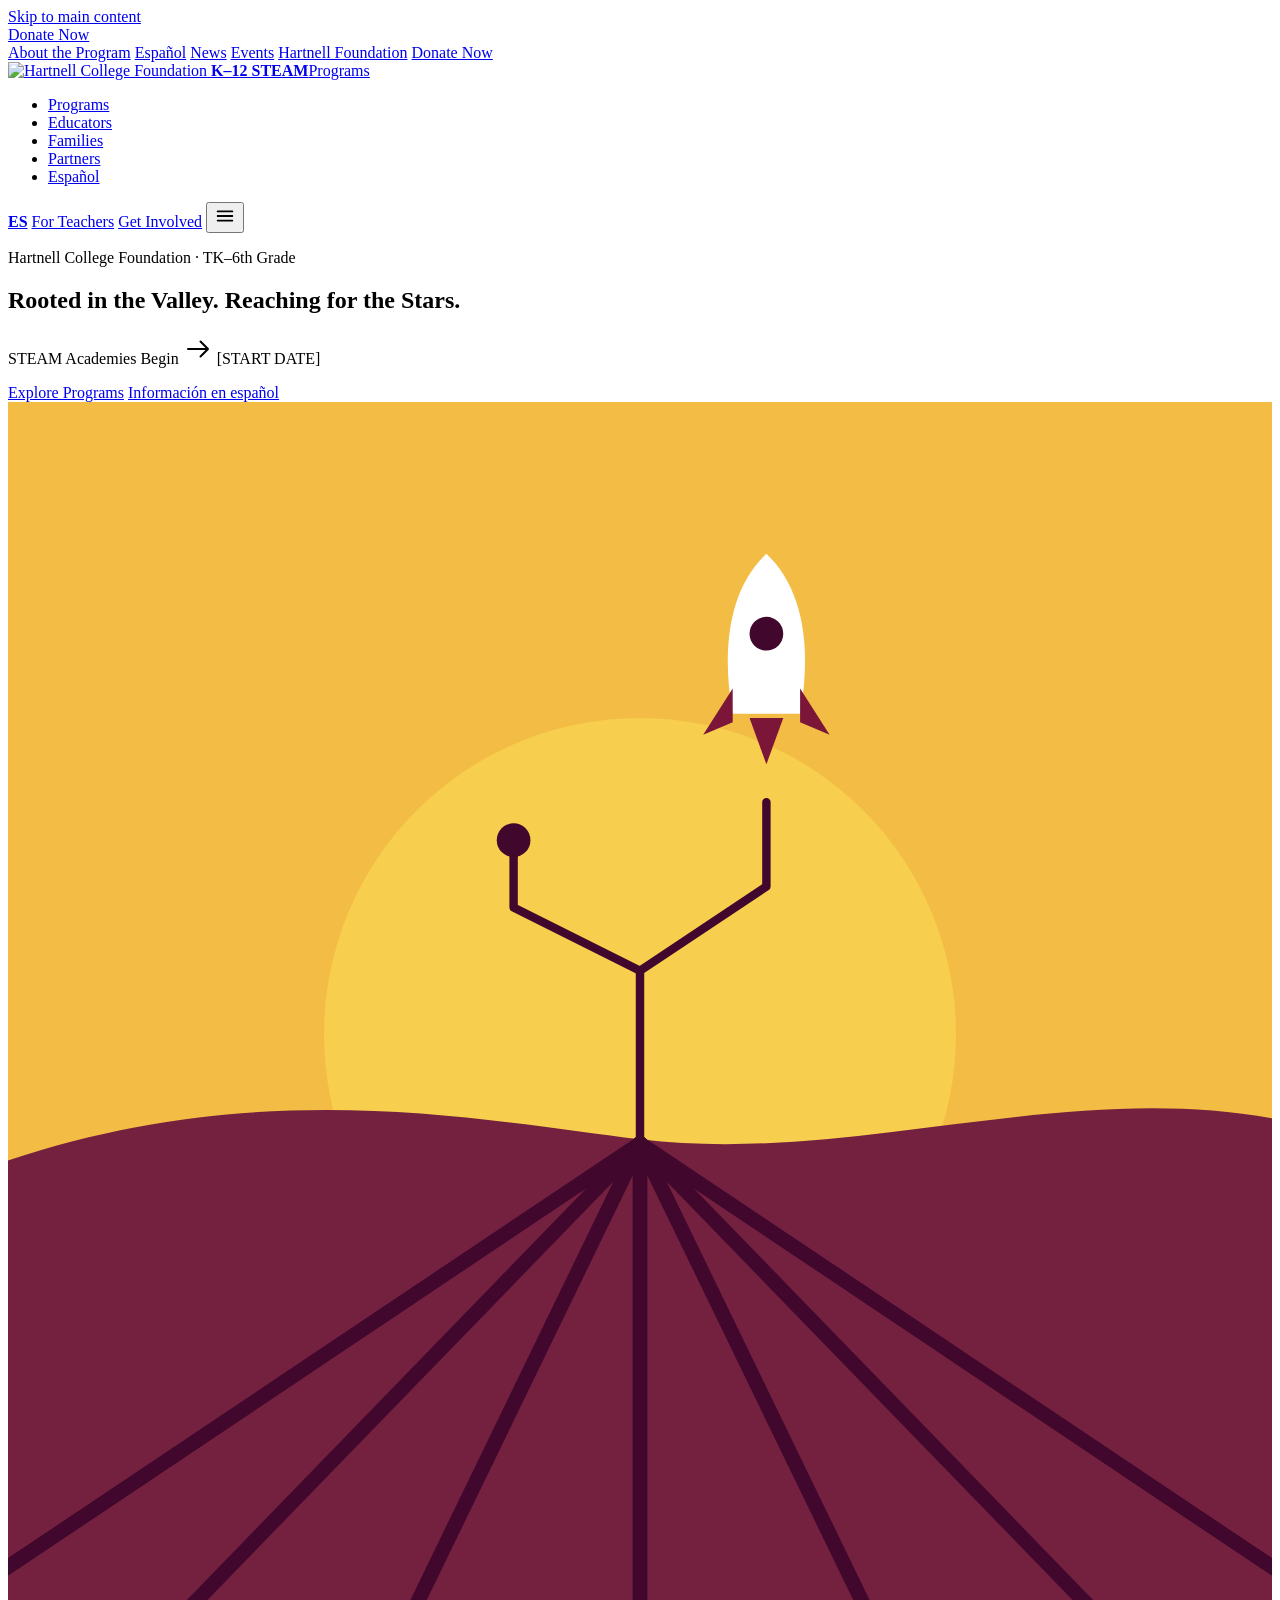
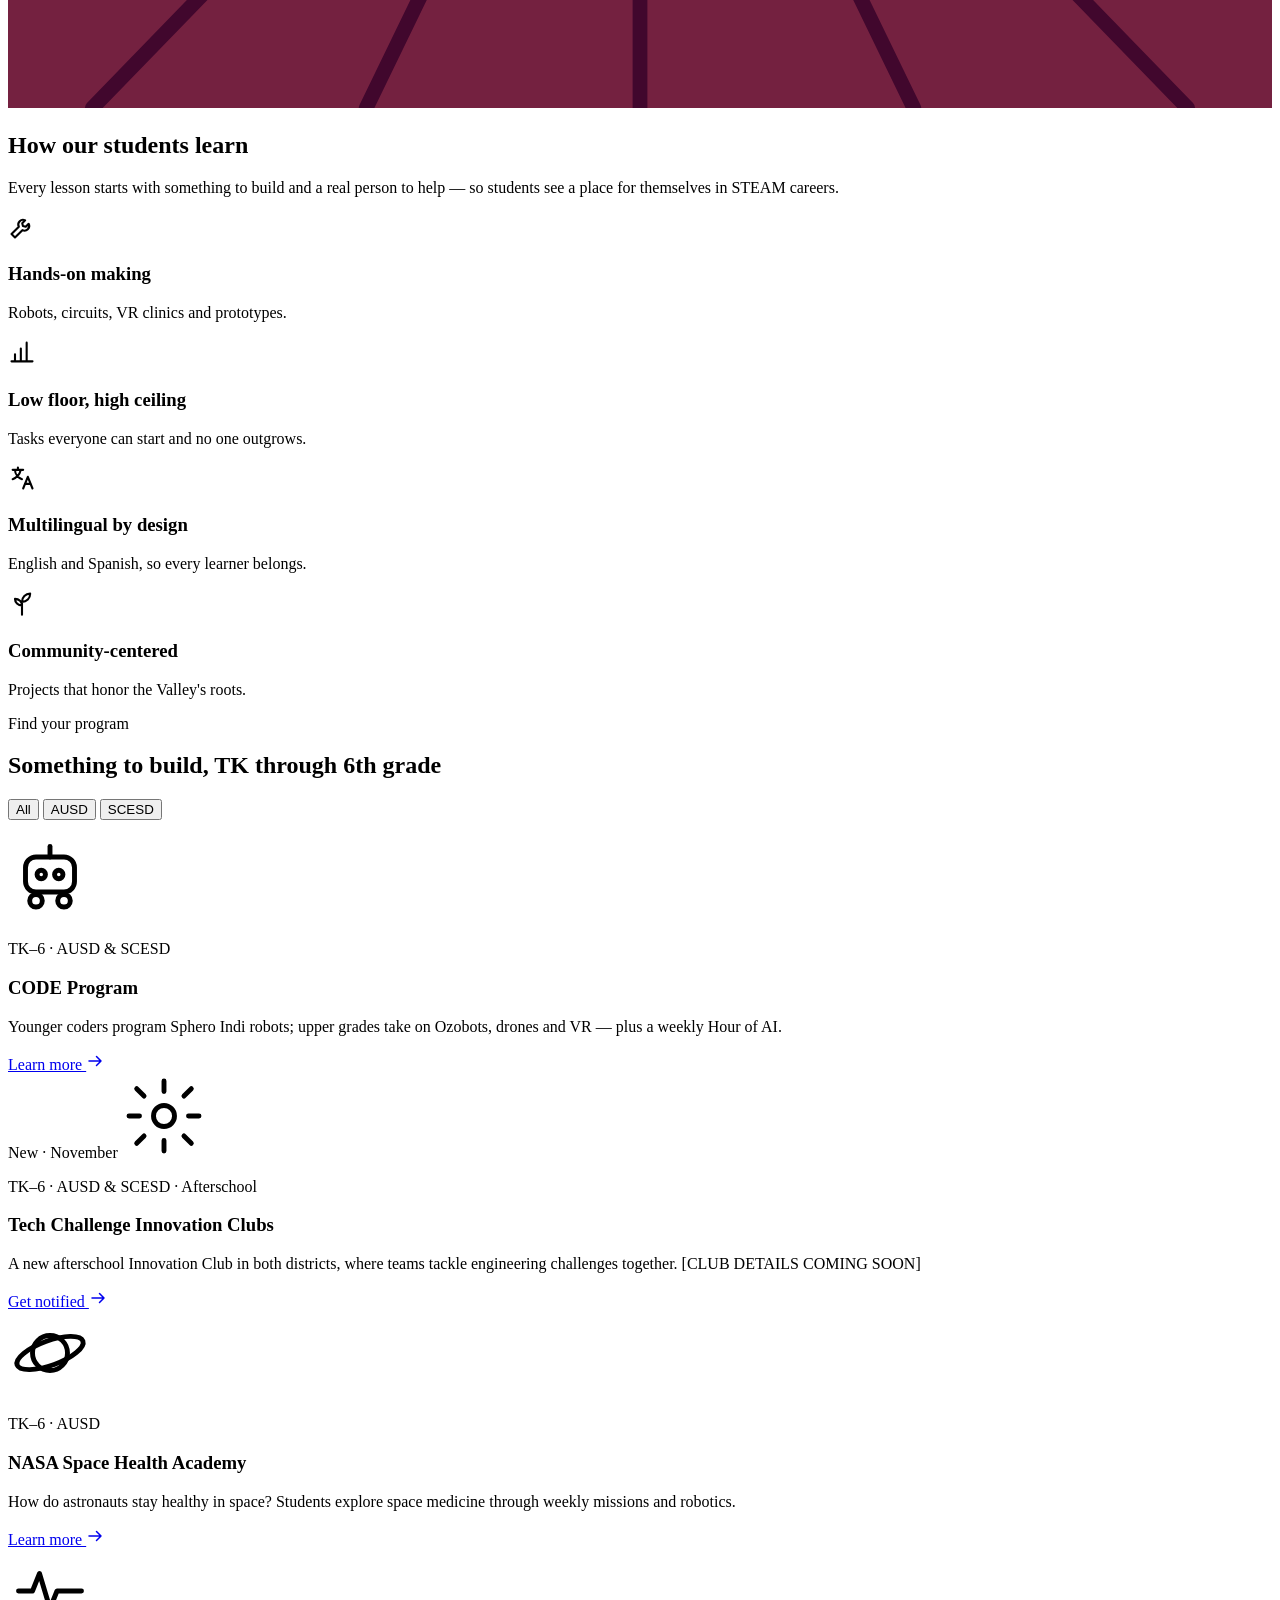
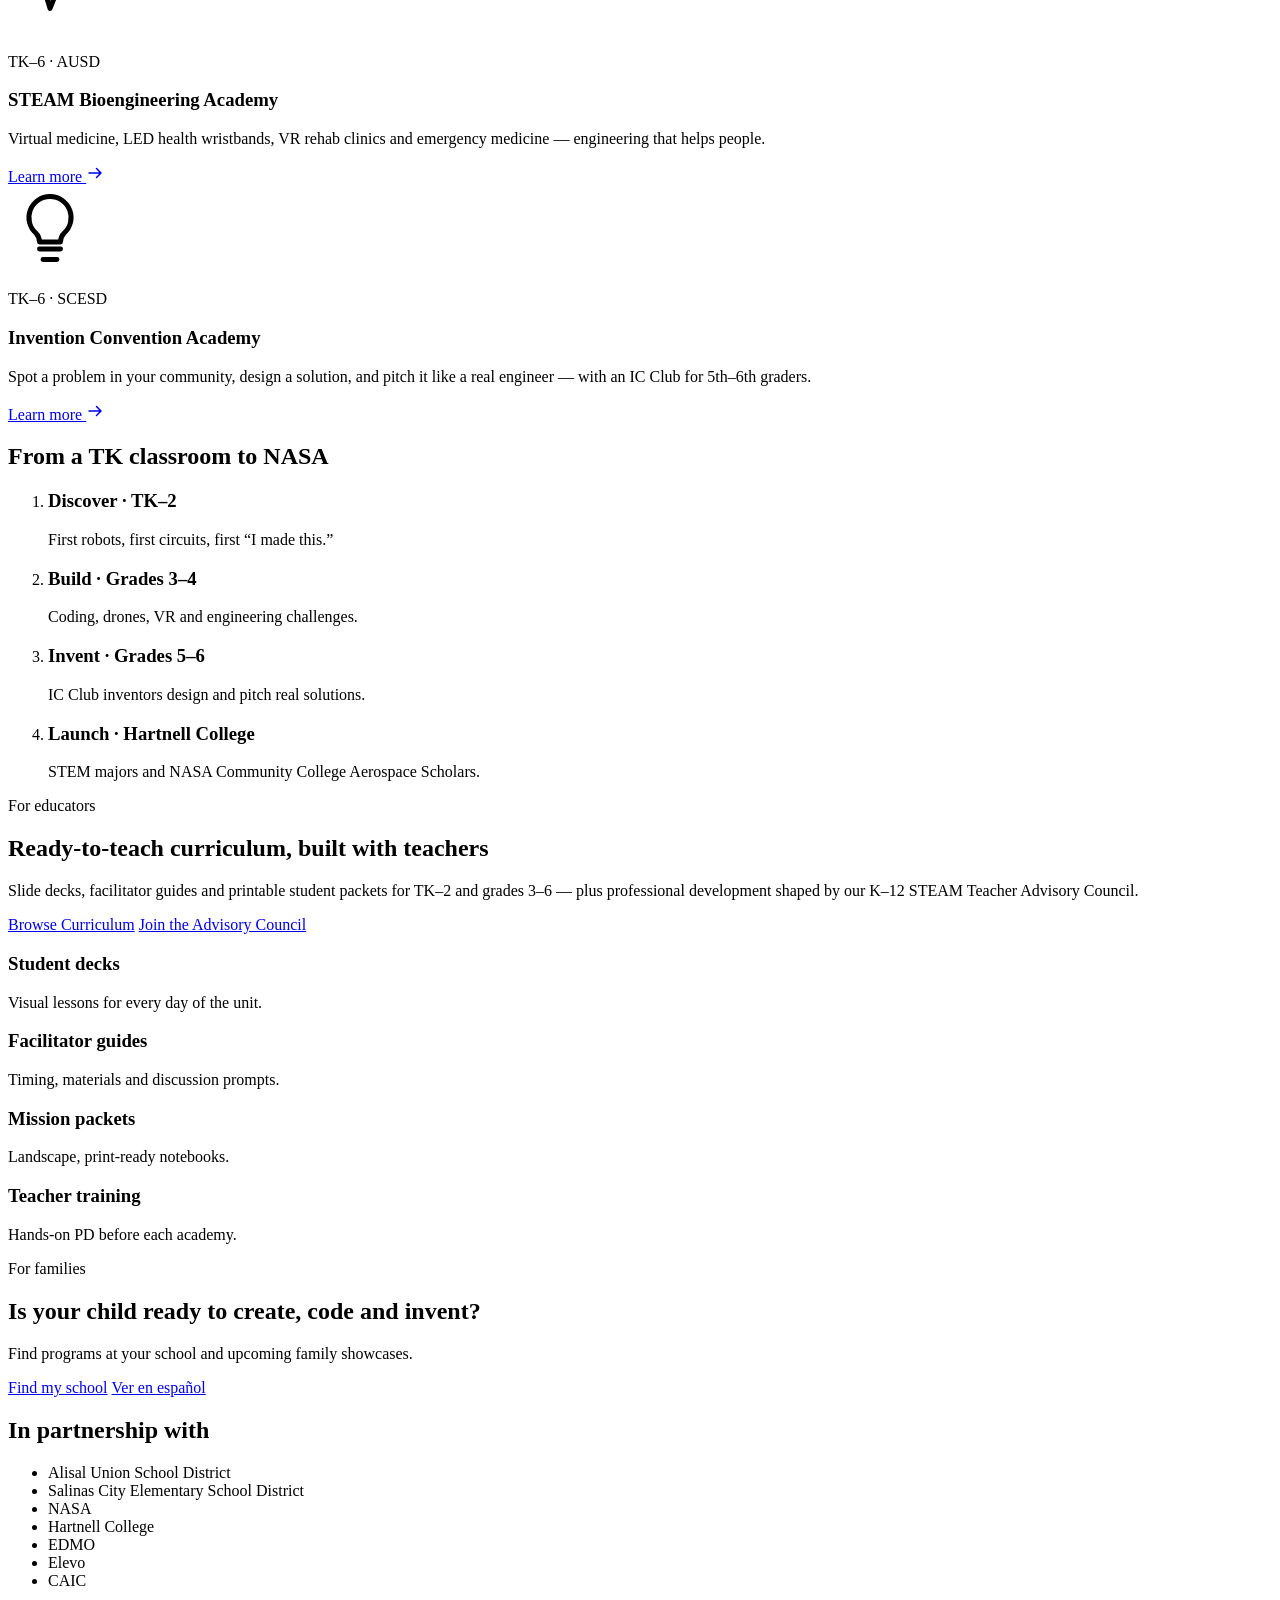
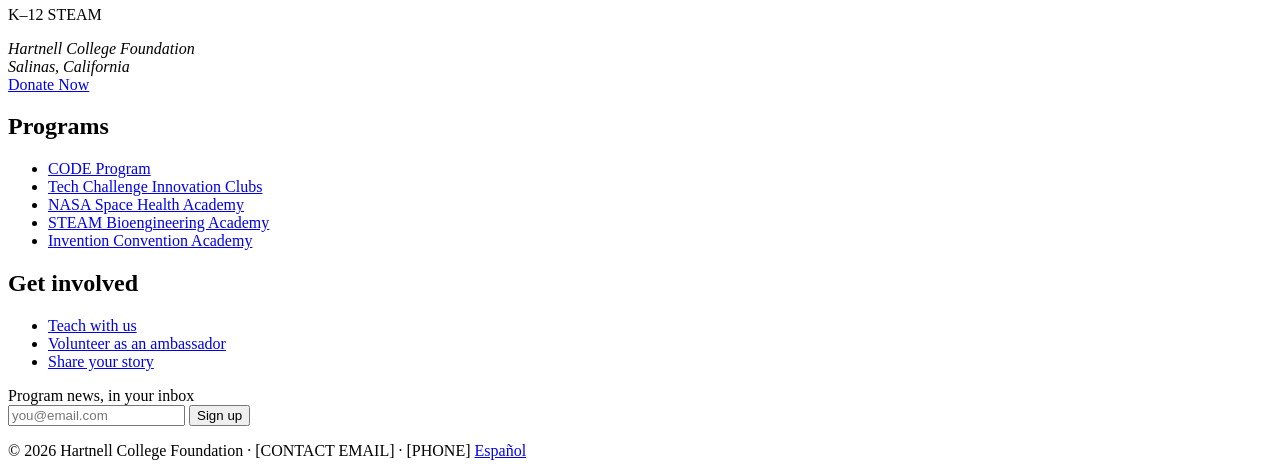
==== index.html @ 6ce4bb46 "Add files via upload Adding the corresponding files for the first mock up" ====
<!doctype html>
<html lang="en">
<head>
  <meta charset="utf-8">
  <meta name="viewport" content="width=device-width, initial-scale=1">
  <title>K–12 STEAM Programs | Hartnell College Foundation</title>
  <meta name="description" content="Hands-on STEAM programs for TK–6th grade students in Alisal Union and Salinas City Elementary school districts.">
  <link rel="alternate" hreflang="en" href="index.html">
  <link rel="alternate" hreflang="es" href="es/index.html">
  <link rel="icon" href="images/hcf-logo.png">
  <link rel="preconnect" href="https://fonts.googleapis.com">
  <link rel="preconnect" href="https://fonts.gstatic.com" crossorigin>
  <link rel="stylesheet" href="https://fonts.googleapis.com/css2?family=Figtree:wght@400;500;700;800;900&display=swap">
  <link rel="stylesheet" href="css/styles.css">
  <script src="js/main.js" defer></script>
</head>
<body>
  <a class="skip-link" href="#main">Skip to main content</a>

  <div class="donate-strip"><a href="#give">Donate Now</a></div>

  <div class="utility">
    <div class="container">
      <a href="#about">About the Program</a>
      <span class="divider" aria-hidden="true"></span>
      <a href="es/index.html" lang="es" hreflang="es">Español</a>
      <a href="#news">News</a>
      <a href="#events">Events</a>
      <a href="https://hartnellfoundation.org">Hartnell Foundation</a>
      <a class="pill" href="#give">Donate Now</a>
    </div>
  </div>

  <header class="site-header">
    <div class="container">
      <a class="brand" href="index.html">
        <img src="images/hcf-logo.png" alt="Hartnell College Foundation" width="200" height="157">
        <span class="rule" aria-hidden="true"></span>
        <span class="brand-name"><strong>K–12 STEAM</strong><span>Programs</span></span>
      </a>
      <nav id="main-nav" class="main-nav" aria-label="Main">
        <ul>
          <li><a href="#programs">Programs</a></li>
          <li><a href="#educators">Educators</a></li>
          <li><a href="#families">Families</a></li>
          <li><a href="#partners">Partners</a></li>
          <li class="nav-lang-mobile"><a href="es/index.html" lang="es">Español</a></li>
        </ul>
      </nav>
      <div class="header-actions">
        <a class="icon-btn" href="es/index.html" lang="es" aria-label="Español" style="font-weight:800">ES</a>
        <a class="btn btn--plum" href="#educators">For Teachers</a>
        <a class="btn btn--maroon" href="#give">Get Involved</a>
        <button class="icon-btn menu-toggle" type="button" aria-expanded="false" aria-controls="main-nav" aria-label="Open menu">
          <svg width="22" height="22" viewBox="0 0 24 24" fill="none" stroke="currentColor" stroke-width="2" stroke-linecap="round" aria-hidden="true"><path d="M4 7h16M4 12h16M4 17h16"/></svg>
        </button>
      </div>
    </div>
  </header>

  <main id="main">
    <section class="hero" aria-labelledby="hero-title">
      <div class="container">
        <div class="hero-copy">
          <p class="hero-kicker">Hartnell College Foundation · TK–6th Grade</p>
          <h1 id="hero-title">Rooted in the Valley. Reaching for the Stars.</h1>
          <p class="hero-date">STEAM Academies Begin
            <svg width="30" height="30" viewBox="0 0 24 24" fill="none" stroke="currentColor" stroke-width="1.6" stroke-linecap="round" stroke-linejoin="round" aria-hidden="true"><path d="M4 12h16M14 6l6 6-6 6"/></svg>
            [START DATE]</p>
          <div class="hero-actions">
            <a class="btn btn--outline-white" href="#programs">Explore Programs</a>
            <a class="btn btn--outline-gold" href="es/index.html" lang="es">Información en español</a>
          </div>
        </div>
        <div class="hero-art">
          <div class="hero-card">
            <!-- To use a student photo instead, replace this <svg> with:
                 <img src="images/hero-student.jpg" alt="Describe the photo here"> -->
            <svg viewBox="0 0 600 620" preserveAspectRatio="xMidYMax slice" role="img" aria-label="Illustration: Salinas Valley crop rows running to the horizon and turning into circuit paths that lead to a rocket">
              <rect width="600" height="620" fill="#F3BC44"/>
              <circle cx="300" cy="300" r="150" fill="#F7CE4D"/>
              <path d="M0 360 C120 320 220 340 300 350 C400 362 500 322 600 340 L600 620 L0 620 Z" fill="#742140"/>
              <g stroke="#41072D" stroke-width="7" stroke-linecap="round" fill="none">
                <path d="M300 352 L-100 620"/><path d="M300 352 L40 620"/><path d="M300 352 L170 620"/><path d="M300 352 L300 620"/><path d="M300 352 L430 620"/><path d="M300 352 L560 620"/><path d="M300 352 L700 620"/>
              </g>
              <g stroke="#41072D" stroke-width="4" fill="none" stroke-linecap="round" stroke-linejoin="round">
                <path d="M300 352 L300 270 L360 230 L360 190"/><path d="M300 270 L240 240 L240 214"/>
              </g>
              <circle cx="240" cy="208" r="8" fill="#41072D"/>
              <g transform="translate(360 130)">
                <path d="M0 -58 C19 -40 21 -10 16 18 L-16 18 C-21 -10 -19 -40 0 -58 Z" fill="#FFFFFF"/>
                <circle cx="0" cy="-20" r="8" fill="#41072D"/>
                <path d="M-16 6 L-30 28 L-16 22 Z M16 6 L30 28 L16 22 Z" fill="#7B1639"/>
                <path d="M-8 20 L0 42 L8 20 Z" fill="#7B1639"/>
              </g>
            </svg>
          </div>
        </div>
      </div>
    </section>

    <section id="about" class="section" aria-labelledby="about-title">
      <div class="container">
        <div class="section-head">
          <h2 id="about-title" class="section-title">How our students learn</h2>
          <p class="section-lead">Every lesson starts with something to build and a real person to help — so students see a place for themselves in STEAM careers.</p>
        </div>
        <div class="approach-grid">
          <div class="approach-item">
            <div class="icon"><svg width="28" height="28" viewBox="0 0 24 24" fill="none" stroke="currentColor" stroke-width="1.8" stroke-linecap="round" stroke-linejoin="round" aria-hidden="true"><path d="M14.7 6.3a4 4 0 0 0-5.4 5.4L3 18l3 3 6.3-6.3a4 4 0 0 0 5.4-5.4l-2.5 2.5-2.4-.6-.6-2.4z"/></svg></div>
            <h3>Hands-on making</h3><p>Robots, circuits, VR clinics and prototypes.</p>
          </div>
          <div class="approach-item">
            <div class="icon"><svg width="28" height="28" viewBox="0 0 24 24" fill="none" stroke="currentColor" stroke-width="1.8" stroke-linecap="round" stroke-linejoin="round" aria-hidden="true"><path d="M3 20h18M6 20V14M11 20V9M16 20V4"/></svg></div>
            <h3>Low floor, high ceiling</h3><p>Tasks everyone can start and no one outgrows.</p>
          </div>
          <div class="approach-item">
            <div class="icon"><svg width="28" height="28" viewBox="0 0 24 24" fill="none" stroke="currentColor" stroke-width="1.8" stroke-linecap="round" stroke-linejoin="round" aria-hidden="true"><path d="M4 5h9M8.5 3v2M6 5c0 4 3 7 6 8M11 5c-1 4-4 7-7 8"/><path d="M13 21l4-10 4 10M14.5 17h5"/></svg></div>
            <h3>Multilingual by design</h3><p>English and Spanish, so every learner belongs.</p>
          </div>
          <div class="approach-item">
            <div class="icon"><svg width="28" height="28" viewBox="0 0 24 24" fill="none" stroke="currentColor" stroke-width="1.8" stroke-linecap="round" stroke-linejoin="round" aria-hidden="true"><path d="M12 22V11M12 11c0-4 3-7 7-7 0 4-3 7-7 7zM12 14c0-3-2.5-5.5-6-5.5 0 3 2.5 5.5 6 5.5z"/></svg></div>
            <h3>Community-centered</h3><p>Projects that honor the Valley's roots.</p>
          </div>
        </div>
      </div>
    </section>

    <section id="programs" class="section section--blush" aria-labelledby="programs-title">
      <div class="container">
        <div class="section-head">
          <div>
            <p class="section-kicker">Find your program</p>
            <h2 id="programs-title" class="section-title">Something to build, TK through 6th grade</h2>
          </div>
          <div class="filters" role="group" aria-label="Filter programs by district">
            <button class="filter-btn" type="button" data-filter="all" aria-pressed="true">All</button>
            <button class="filter-btn" type="button" data-filter="ausd" aria-pressed="false">AUSD</button>
            <button class="filter-btn" type="button" data-filter="scesd" aria-pressed="false">SCESD</button>
          </div>
        </div>
        <p id="filter-status" class="visually-hidden" aria-live="polite" data-template="Showing {n} programs"></p>
        <div class="program-grid">
          <article class="program-card program-card--wide" data-district="ausd scesd">
            <div class="program-art program-art--plum"><svg width="84" height="84" viewBox="0 0 24 24" fill="none" stroke="currentColor" stroke-width="1.4" stroke-linecap="round" stroke-linejoin="round" aria-hidden="true"><rect x="5" y="6" width="14" height="10" rx="3"/><circle cx="9.5" cy="11" r="1.2"/><circle cx="14.5" cy="11" r="1.2"/><circle cx="8" cy="18.5" r="1.8"/><circle cx="16" cy="18.5" r="1.8"/><path d="M12 6V3"/></svg></div>
            <div class="program-body">
              <p class="program-meta">TK–6 · AUSD &amp; SCESD</p>
              <h3>CODE Program</h3>
              <p class="program-desc">Younger coders program Sphero Indi robots; upper grades take on Ozobots, drones and VR — plus a weekly Hour of AI.</p>
              <a class="program-link" href="#programs">Learn more <svg width="18" height="18" viewBox="0 0 24 24" fill="none" stroke="currentColor" stroke-width="2" stroke-linecap="round" stroke-linejoin="round" aria-hidden="true"><path d="M4 12h16M14 6l6 6-6 6"/></svg></a>
            </div>
          </article>
          <article class="program-card program-card--wide" data-district="ausd scesd">
            <div class="program-art program-art--plum">
              <span class="program-badge">New · November</span>
              <svg width="84" height="84" viewBox="0 0 24 24" fill="none" stroke="currentColor" stroke-width="1.4" stroke-linecap="round" stroke-linejoin="round" aria-hidden="true"><circle cx="12" cy="12" r="3"/><path d="M12 2v3M12 19v3M4.2 4.2l2.1 2.1M17.7 17.7l2.1 2.1M2 12h3M19 12h3M4.2 19.8l2.1-2.1M17.7 6.3l2.1-2.1"/></svg>
            </div>
            <div class="program-body">
              <p class="program-meta">TK–6 · AUSD &amp; SCESD · Afterschool</p>
              <h3>Tech Challenge Innovation Clubs</h3>
              <p class="program-desc">A new afterschool Innovation Club in both districts, where teams tackle engineering challenges together. [CLUB DETAILS COMING SOON]</p>
              <a class="program-link" href="#programs">Get notified <svg width="18" height="18" viewBox="0 0 24 24" fill="none" stroke="currentColor" stroke-width="2" stroke-linecap="round" stroke-linejoin="round" aria-hidden="true"><path d="M4 12h16M14 6l6 6-6 6"/></svg></a>
            </div>
          </article>
          <article class="program-card" data-district="ausd">
            <div class="program-art program-art--maroon"><svg width="84" height="84" viewBox="0 0 24 24" fill="none" stroke="currentColor" stroke-width="1.4" stroke-linecap="round" stroke-linejoin="round" aria-hidden="true"><circle cx="12" cy="12" r="5"/><ellipse cx="12" cy="12" rx="10" ry="3.5" transform="rotate(-20 12 12)"/></svg></div>
            <div class="program-body">
              <p class="program-meta">TK–6 · AUSD</p>
              <h3>NASA Space Health Academy</h3>
              <p class="program-desc">How do astronauts stay healthy in space? Students explore space medicine through weekly missions and robotics.</p>
              <a class="program-link" href="#programs">Learn more <svg width="18" height="18" viewBox="0 0 24 24" fill="none" stroke="currentColor" stroke-width="2" stroke-linecap="round" stroke-linejoin="round" aria-hidden="true"><path d="M4 12h16M14 6l6 6-6 6"/></svg></a>
            </div>
          </article>
          <article class="program-card" data-district="ausd">
            <div class="program-art program-art--gold"><svg width="84" height="84" viewBox="0 0 24 24" fill="none" stroke="currentColor" stroke-width="1.4" stroke-linecap="round" stroke-linejoin="round" aria-hidden="true"><path d="M3 12h4l2-5 3 10 2-5h7"/></svg></div>
            <div class="program-body">
              <p class="program-meta">TK–6 · AUSD</p>
              <h3>STEAM Bioengineering Academy</h3>
              <p class="program-desc">Virtual medicine, LED health wristbands, VR rehab clinics and emergency medicine — engineering that helps people.</p>
              <a class="program-link" href="#programs">Learn more <svg width="18" height="18" viewBox="0 0 24 24" fill="none" stroke="currentColor" stroke-width="2" stroke-linecap="round" stroke-linejoin="round" aria-hidden="true"><path d="M4 12h16M14 6l6 6-6 6"/></svg></a>
            </div>
          </article>
          <article class="program-card" data-district="scesd">
            <div class="program-art program-art--maroon"><svg width="84" height="84" viewBox="0 0 24 24" fill="none" stroke="currentColor" stroke-width="1.4" stroke-linecap="round" stroke-linejoin="round" aria-hidden="true"><path d="M9 18h6M10 21h4M12 3a6 6 0 0 0-4 10.5c.8.8 1 1.5 1 2.5h6c0-1 .2-1.7 1-2.5A6 6 0 0 0 12 3z"/></svg></div>
            <div class="program-body">
              <p class="program-meta">TK–6 · SCESD</p>
              <h3>Invention Convention Academy</h3>
              <p class="program-desc">Spot a problem in your community, design a solution, and pitch it like a real engineer — with an IC Club for 5th–6th graders.</p>
              <a class="program-link" href="#programs">Learn more <svg width="18" height="18" viewBox="0 0 24 24" fill="none" stroke="currentColor" stroke-width="2" stroke-linecap="round" stroke-linejoin="round" aria-hidden="true"><path d="M4 12h16M14 6l6 6-6 6"/></svg></a>
            </div>
          </article>
        </div>
      </div>
    </section>

    <section class="section section--plum" aria-labelledby="pathway-title">
      <div class="container">
        <div class="section-head">
          <h2 id="pathway-title" class="section-title">From a TK classroom to NASA</h2>
        </div>
        <ol class="pathway">
          <li><h3>Discover · TK–2</h3><p>First robots, first circuits, first “I made this.”</p></li>
          <li><h3>Build · Grades 3–4</h3><p>Coding, drones, VR and engineering challenges.</p></li>
          <li><h3>Invent · Grades 5–6</h3><p>IC Club inventors design and pitch real solutions.</p></li>
          <li><h3>Launch · Hartnell College</h3><p>STEM majors and NASA Community College Aerospace Scholars.</p></li>
        </ol>
      </div>
    </section>

    <section id="educators" class="section" aria-labelledby="educators-title">
      <div class="container educators">
        <div class="educators-copy">
          <p class="section-kicker">For educators</p>
          <h2 id="educators-title" class="section-title">Ready-to-teach curriculum, built with teachers</h2>
          <p class="section-lead">Slide decks, facilitator guides and printable student packets for TK–2 and grades 3–6 — plus professional development shaped by our K–12 STEAM Teacher Advisory Council.</p>
          <div class="btn-row">
            <a class="btn btn--plum" href="#educators">Browse Curriculum</a>
            <a class="btn btn--outline-plum" href="#educators">Join the Advisory Council</a>
          </div>
        </div>
        <div class="resource-grid">
          <div class="resource"><h3>Student decks</h3><p>Visual lessons for every day of the unit.</p></div>
          <div class="resource"><h3>Facilitator guides</h3><p>Timing, materials and discussion prompts.</p></div>
          <div class="resource"><h3>Mission packets</h3><p>Landscape, print-ready notebooks.</p></div>
          <div class="resource"><h3>Teacher training</h3><p>Hands-on PD before each academy.</p></div>
        </div>
      </div>
    </section>

    <section id="families" class="families" aria-labelledby="families-title">
      <div class="container">
        <div>
          <p class="kicker">For families</p>
          <h2 id="families-title">Is your child ready to create, code and invent?</h2>
          <p>Find programs at your school and upcoming family showcases.</p>
        </div>
        <div class="families-actions">
          <a class="btn btn--plum" href="#families">Find my school</a>
          <a class="btn btn--outline-plum" href="es/index.html" lang="es">Ver en español</a>
        </div>
      </div>
    </section>

    <section id="partners" class="partners" aria-labelledby="partners-title">
      <div class="container">
        <h2 id="partners-title">In partnership with</h2>
        <!-- Replace each <li> text with an <img> of the partner's logo when you have permission to use it. -->
        <ul class="partner-list">
          <li>Alisal Union School District</li>
          <li>Salinas City Elementary School District</li>
          <li>NASA</li>
          <li>Hartnell College</li>
          <li>EDMO</li>
          <li>Elevo</li>
          <li>CAIC</li>
        </ul>
      </div>
    </section>
  </main>

  <footer id="give" class="site-footer">
    <div class="container">
      <div class="footer-grid">
        <div>
          <p class="footer-brand">K–12 STEAM</p>
          <address>Hartnell College Foundation<br>Salinas, California</address>
          <a class="btn btn--gold" href="https://hartnellfoundation.org">Donate Now</a>
        </div>
        <div>
          <h2>Programs</h2>
          <ul>
            <li><a href="#programs">CODE Program</a></li>
            <li><a href="#programs">Tech Challenge Innovation Clubs</a></li>
            <li><a href="#programs">NASA Space Health Academy</a></li>
            <li><a href="#programs">STEAM Bioengineering Academy</a></li>
            <li><a href="#programs">Invention Convention Academy</a></li>
          </ul>
        </div>
        <div>
          <h2>Get involved</h2>
          <ul>
            <li><a href="#educators">Teach with us</a></li>
            <li><a href="#give">Volunteer as an ambassador</a></li>
            <li><a href="#give">Share your story</a></li>
          </ul>
        </div>
        <form class="newsletter" novalidate data-success="Thanks! You're on the list." data-error="Enter a valid email address, like name@email.com.">
          <label for="news-email">Program news, in your inbox</label>
          <div class="row">
            <input id="news-email" type="email" name="email" autocomplete="email" placeholder="you@email.com" required>
            <button type="submit">Sign up</button>
          </div>
          <p class="form-msg" role="status"></p>
        </form>
      </div>
      <div class="footer-bottom">
        <span>© 2026 Hartnell College Foundation · [CONTACT EMAIL] · [PHONE]</span>
        <a href="es/index.html" lang="es">Español</a>
      </div>
    </div>
  </footer>
</body>
</html>
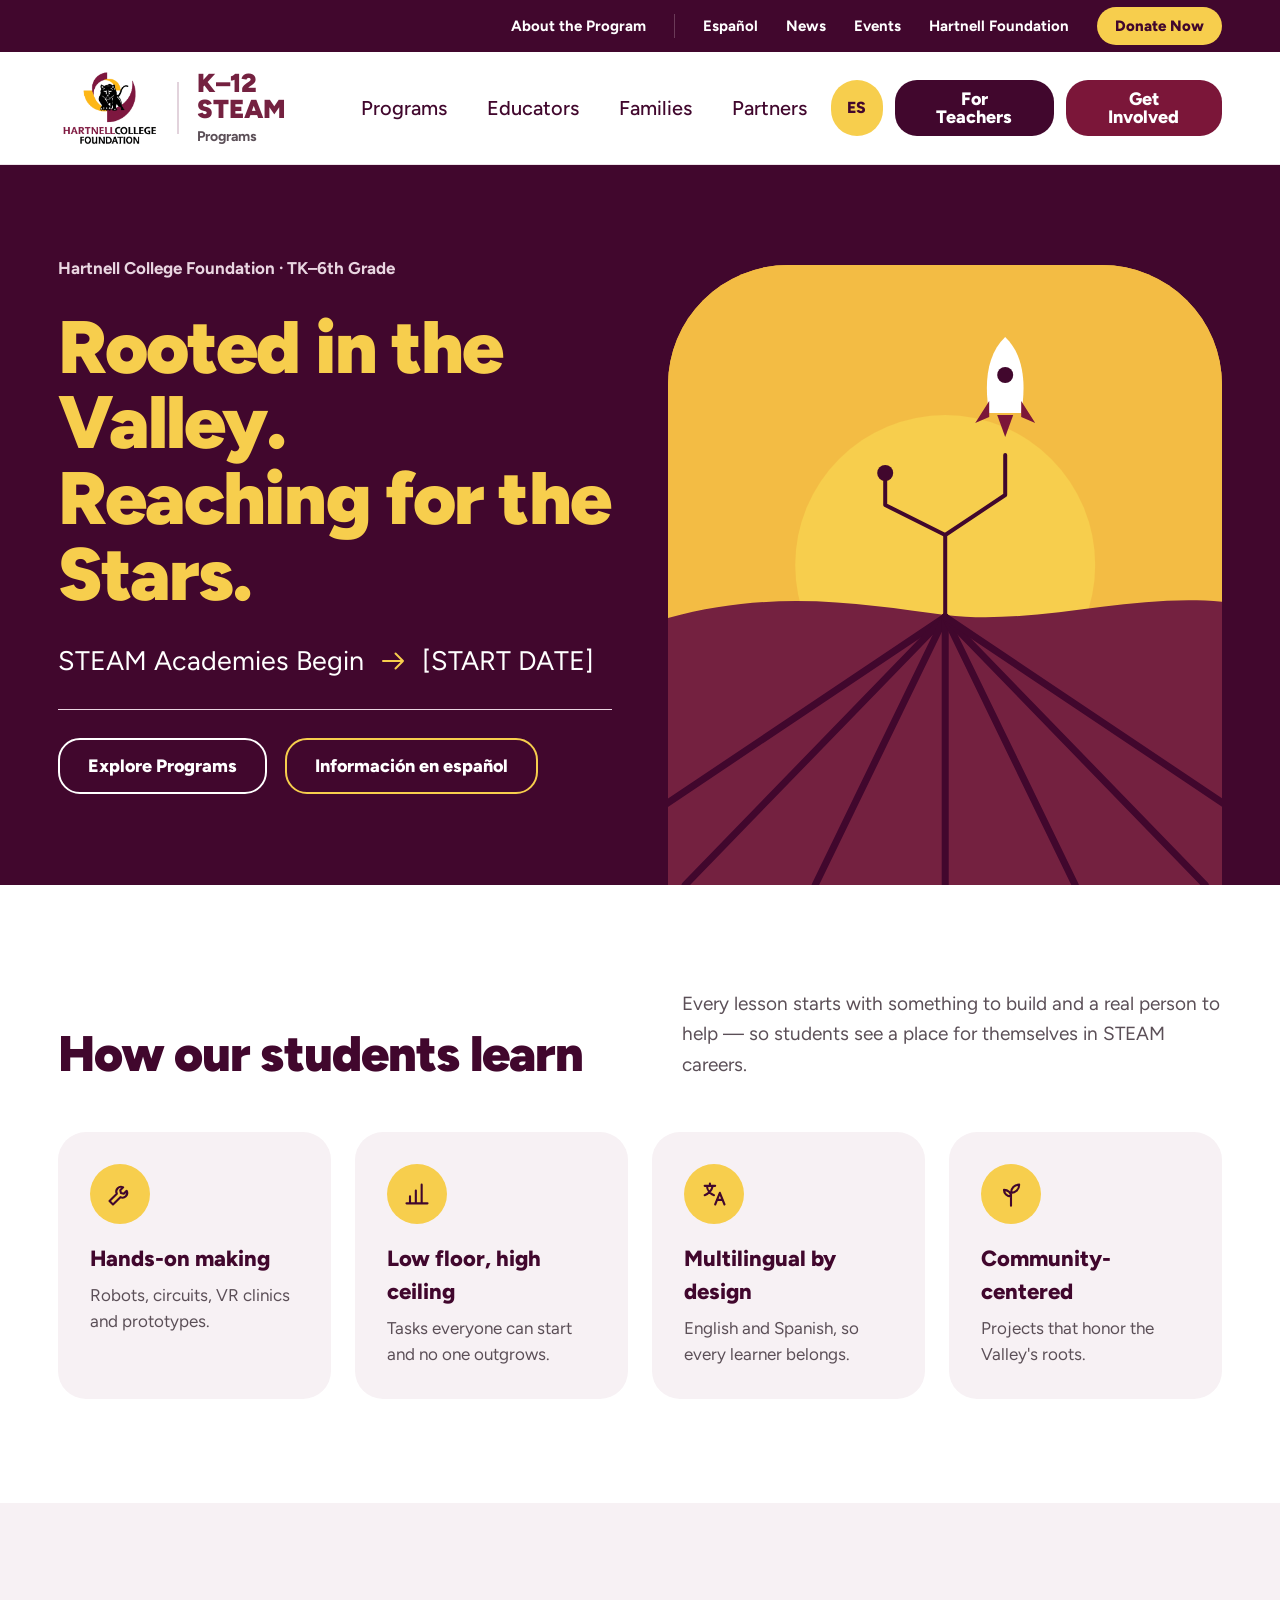
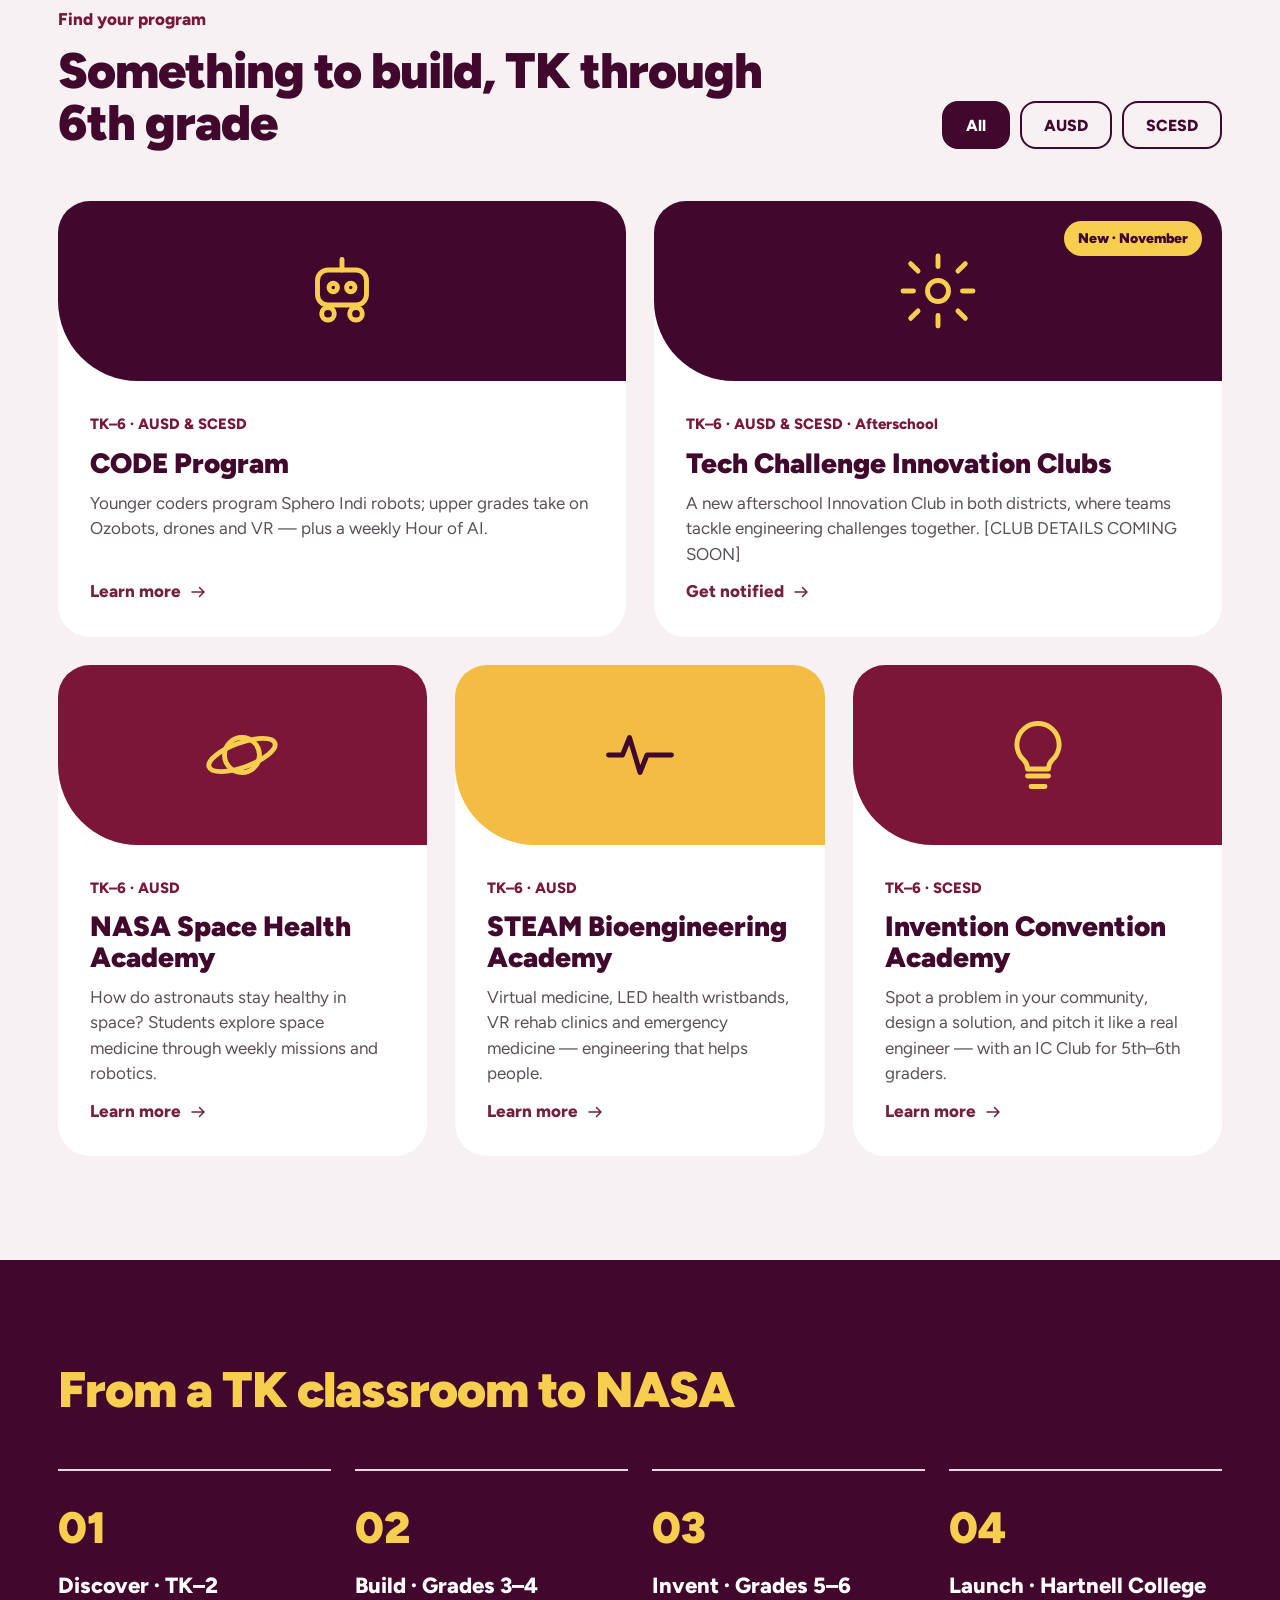
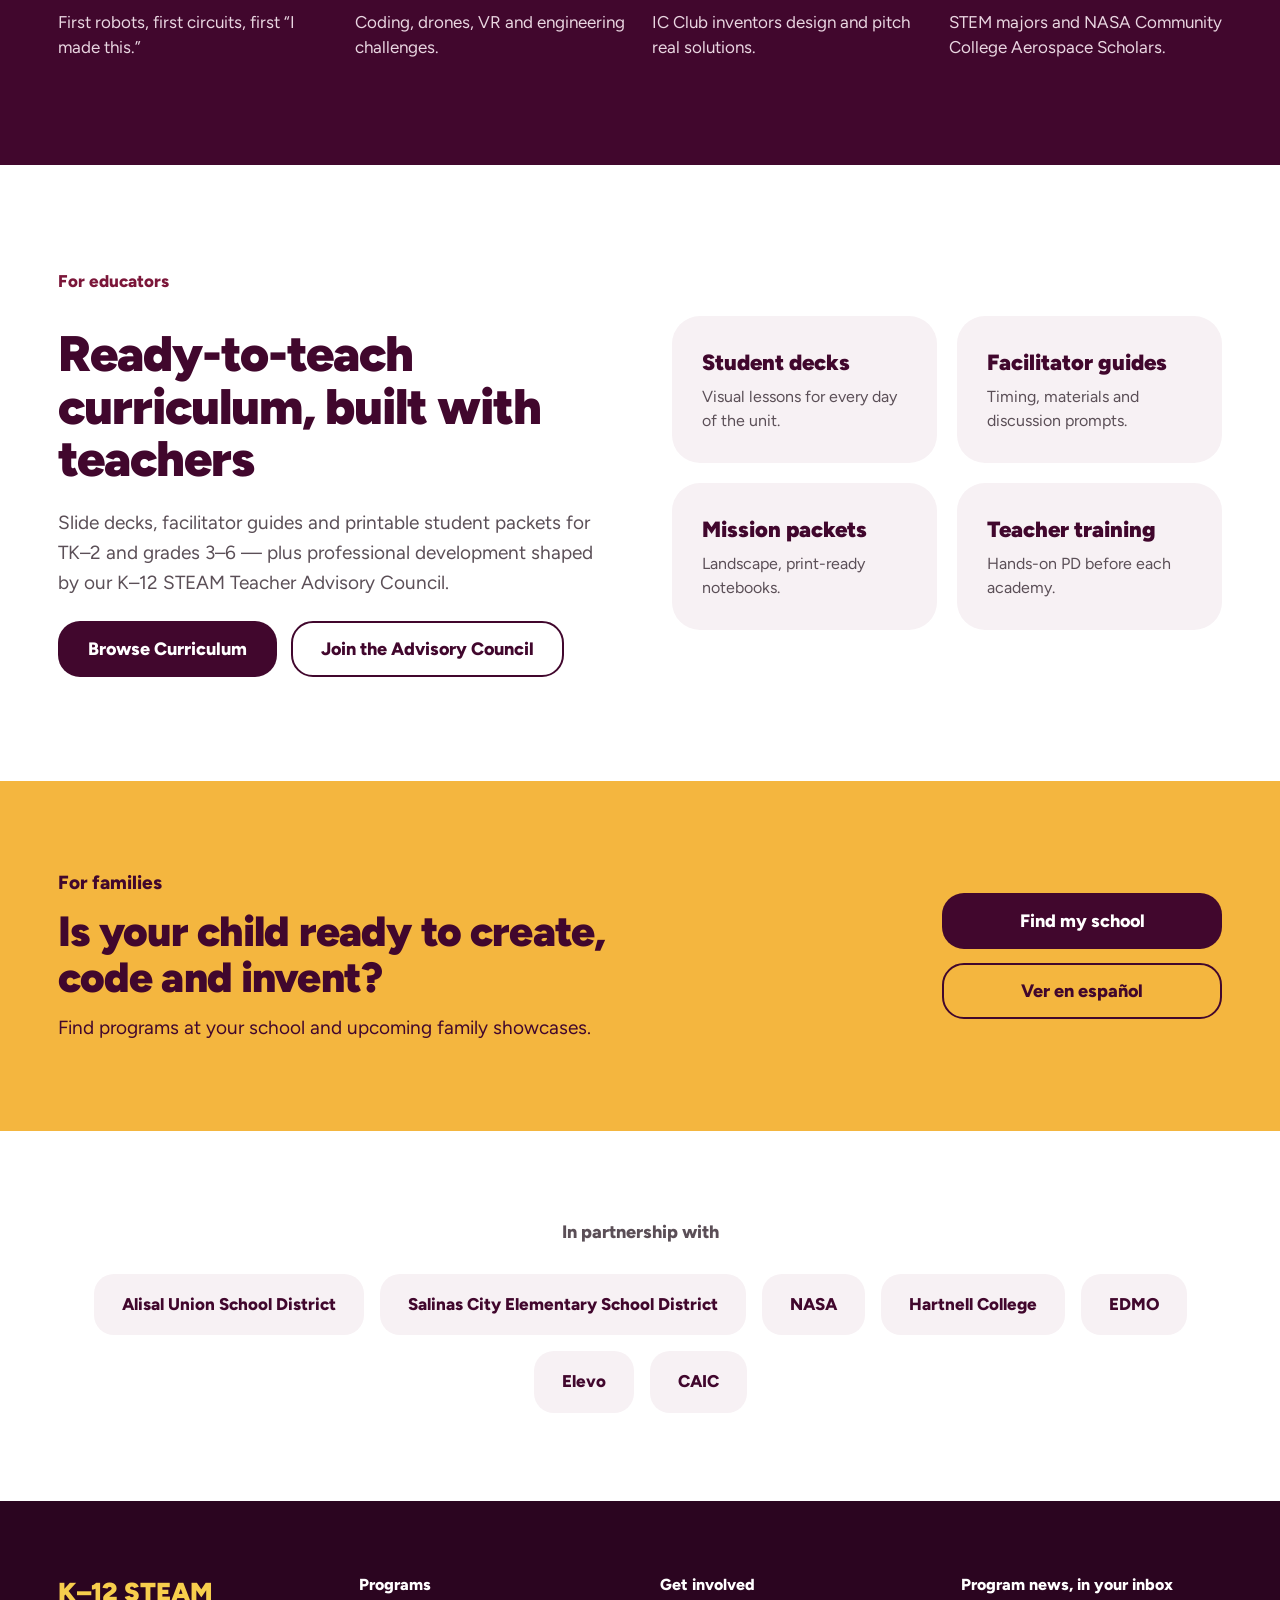
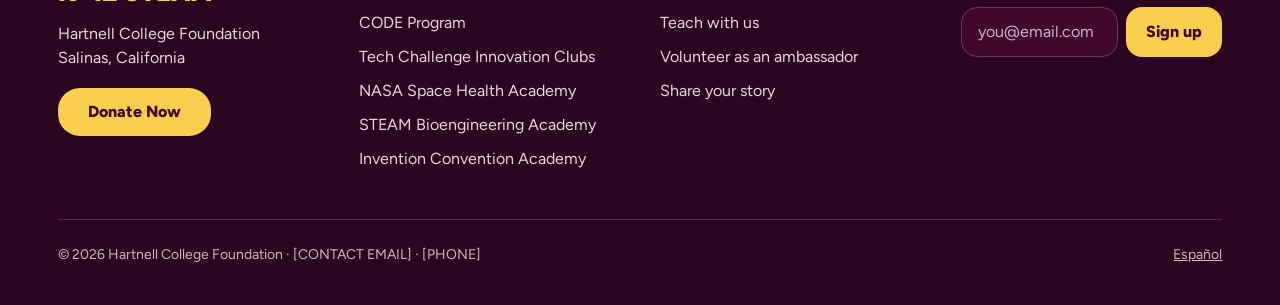
==== commit e8a47754: "Add files via upload deleted the html, css files and added a html.. lets see change" ====
--- a/index.html
+++ b/index.html
@@ -6,13 +6,286 @@
   <title>K–12 STEAM Programs | Hartnell College Foundation</title>
   <meta name="description" content="Hands-on STEAM programs for TK–6th grade students in Alisal Union and Salinas City Elementary school districts.">
   <link rel="alternate" hreflang="en" href="index.html">
-  <link rel="alternate" hreflang="es" href="es/index.html">
-  <link rel="icon" href="images/hcf-logo.png">
+  <link rel="alternate" hreflang="es" href="es.html">
+  <link rel="icon" href="[data-uri]">
   <link rel="preconnect" href="https://fonts.googleapis.com">
   <link rel="preconnect" href="https://fonts.gstatic.com" crossorigin>
   <link rel="stylesheet" href="https://fonts.googleapis.com/css2?family=Figtree:wght@400;500;700;800;900&display=swap">
-  <link rel="stylesheet" href="css/styles.css">
-  <script src="js/main.js" defer></script>
+  <style>
+/* Hartnell College Foundation — K–12 STEAM Programs
+   Brand colors sampled from hartnell.edu and the Foundation site. */
+:root {
+  --plum: #41072D;
+  --plum-deep: #2B0520;
+  --maroon: #7B1639;
+  --maroon-logo: #742140;
+  --gold: #F7CE4D;
+  --gold-card: #F3BC44;
+  --gold-bar: #F4B63F;
+  --blush: #F7F1F4;
+  --blush-line: #EDE4E9;
+  --text: #1E1A1D;
+  --muted: #5B4F57;
+  --on-plum: #E9D6E1;
+  --radius-btn: 22px;
+  --radius-card: 32px;
+  --pad-x: clamp(20px, 4.5vw, 64px);
+  --font: "Figtree", "Helvetica Neue", Arial, sans-serif;
+}
+
+*, *::before, *::after { box-sizing: border-box; }
+html { scroll-behavior: smooth; }
+@media (prefers-reduced-motion: reduce) { html { scroll-behavior: auto; } }
+body { margin: 0; font-family: var(--font); color: var(--text); background: #fff; line-height: 1.5; }
+img { max-width: 100%; height: auto; display: block; }
+a { color: var(--maroon-logo); }
+a:hover { color: var(--plum); }
+:focus-visible { outline: 3px solid var(--gold); outline-offset: 3px; border-radius: 6px; }
+.container { max-width: 1440px; margin: 0 auto; padding-left: var(--pad-x); padding-right: var(--pad-x); }
+.skip-link { position: absolute; left: -9999px; top: 8px; background: var(--gold); color: var(--plum); padding: 10px 16px; font-weight: 800; z-index: 100; }
+.skip-link:focus { left: 8px; }
+.visually-hidden { position: absolute; width: 1px; height: 1px; overflow: hidden; clip: rect(0 0 0 0); white-space: nowrap; }
+
+/* ---------- Buttons ---------- */
+.btn { display: inline-flex; align-items: center; justify-content: center; min-height: 56px; padding: 0 28px; border-radius: var(--radius-btn); font: 800 18px/1 var(--font); text-decoration: none; border: 2.5px solid transparent; cursor: pointer; text-align: center; }
+.btn--plum { background: var(--plum); color: #fff; }
+.btn--plum:hover { background: var(--maroon); color: #fff; }
+.btn--maroon { background: var(--maroon); color: #fff; }
+.btn--maroon:hover { background: var(--plum); color: #fff; }
+.btn--gold { background: var(--gold); color: var(--plum); }
+.btn--gold:hover { background: #fff; color: var(--plum); }
+.btn--outline-white { border-color: #fff; color: #fff; }
+.btn--outline-white:hover { background: #fff; color: var(--plum); }
+.btn--outline-gold { border-color: var(--gold); color: #fff; }
+.btn--outline-gold:hover { background: var(--gold); color: var(--plum); }
+.btn--outline-plum { border-color: var(--plum); color: var(--plum); }
+.btn--outline-plum:hover { background: var(--plum); color: #fff; }
+
+/* ---------- Donate strip (mobile) + utility bar (desktop) ---------- */
+.donate-strip { display: none; background: var(--gold-bar); text-align: center; padding: 8px; }
+.donate-strip a { display: inline-block; padding: 6px 18px; border: 1.5px solid var(--plum); color: var(--plum); font-weight: 800; text-decoration: none; }
+.utility { background: var(--plum); color: #fff; }
+.utility .container { display: flex; justify-content: flex-end; align-items: center; gap: 28px; min-height: 52px; font-size: 15px; font-weight: 700; }
+.utility a { color: #fff; text-decoration: none; }
+.utility a:hover { color: var(--gold); }
+.utility .divider { width: 1px; height: 24px; background: #6B3A58; }
+.utility .pill { background: var(--gold); color: var(--plum); padding: 8px 18px; border-radius: 999px; font-weight: 800; }
+.utility .pill:hover { background: #fff; color: var(--plum); }
+
+/* ---------- Header ---------- */
+.site-header { background: #fff; border-bottom: 1px solid var(--blush-line); position: sticky; top: 0; z-index: 50; }
+.site-header .container { position: relative; display: flex; align-items: center; justify-content: space-between; gap: 24px; min-height: 112px; }
+.brand { display: flex; align-items: center; gap: 18px; text-decoration: none; color: var(--text); }
+.brand img { height: 80px; width: auto; }
+.brand .rule { width: 1.5px; height: 52px; background: #E2D3DC; }
+.brand-name { display: flex; flex-direction: column; }
+.brand-name strong { font-weight: 900; font-size: 26px; line-height: 1; color: var(--maroon-logo); }
+.brand-name span { font-weight: 700; font-size: 14px; color: var(--muted); margin-top: 4px; }
+.main-nav ul { list-style: none; margin: 0; padding: 0; display: flex; gap: 40px; }
+.main-nav a { color: var(--plum); text-decoration: none; font-size: 20px; font-weight: 500; }
+.main-nav a:hover { color: var(--maroon); text-decoration: underline; text-underline-offset: 6px; }
+.header-actions { display: flex; align-items: center; gap: 12px; }
+.icon-btn { width: 56px; height: 56px; border-radius: 999px; border: 0; background: var(--gold); display: inline-flex; align-items: center; justify-content: center; cursor: pointer; color: var(--plum); text-decoration: none; }
+.menu-toggle { display: none; border-radius: 16px; background: var(--plum); color: #fff; }
+
+/* ---------- Hero ---------- */
+.hero { background: var(--plum); overflow: hidden; }
+.hero .container { display: grid; grid-template-columns: 1fr 1fr; gap: 56px; min-height: 720px; }
+.hero-copy { display: flex; flex-direction: column; justify-content: center; gap: 28px; padding: 64px 0; }
+.hero-kicker { color: var(--on-plum); font-weight: 700; font-size: 17px; margin: 0; }
+.hero h1 { margin: 0; color: var(--gold); font-weight: 900; font-size: clamp(44px, 5.8vw, 84px); line-height: 1.02; letter-spacing: -0.025em; }
+.hero-date { margin: 0; display: flex; align-items: center; gap: 14px; flex-wrap: wrap; color: #fff; font-size: clamp(20px, 2.1vw, 30px); padding-bottom: 28px; border-bottom: 1.5px solid var(--on-plum); }
+.hero-date svg { color: var(--gold); flex-shrink: 0; }
+.hero-actions { display: flex; gap: 18px; flex-wrap: wrap; }
+.hero-art { display: flex; align-items: flex-end; }
+.hero-card { width: 100%; height: 620px; border-radius: 120px 120px 0 0; background: var(--gold-card); overflow: hidden; }
+.hero-card svg, .hero-card img { width: 100%; height: 100%; object-fit: cover; }
+
+/* ---------- Section basics ---------- */
+.section { padding: 104px 0; }
+.section--blush { background: var(--blush); }
+.section--plum { background: var(--plum); color: #fff; }
+.section-head { display: flex; justify-content: space-between; align-items: flex-end; gap: 32px 40px; margin-bottom: 52px; flex-wrap: wrap; }
+.section-title { margin: 0; font-weight: 900; font-size: clamp(34px, 3.9vw, 56px); line-height: 1.05; letter-spacing: -0.02em; color: var(--plum); max-width: 22ch; }
+.section--plum .section-title { color: var(--gold); }
+.section-kicker { margin: 0 0 12px; font-weight: 800; font-size: 17px; color: var(--maroon); }
+.section--plum .section-kicker { color: var(--on-plum); }
+.section-lead { margin: 0; max-width: 540px; font-size: 19px; line-height: 1.6; color: var(--muted); }
+
+/* ---------- Approach ---------- */
+.approach-grid { display: grid; grid-template-columns: repeat(4, minmax(0, 1fr)); gap: 24px; }
+.approach-item { background: var(--blush); border-radius: 28px; padding: 32px; }
+.approach-item .icon { width: 60px; height: 60px; border-radius: 999px; background: var(--gold); display: flex; align-items: center; justify-content: center; color: var(--plum); margin-bottom: 18px; }
+.approach-item h3 { margin: 0 0 8px; font-size: 22px; font-weight: 800; color: var(--plum); }
+.approach-item p { margin: 0; font-size: 17px; color: var(--muted); }
+
+/* ---------- Programs ---------- */
+.filters { display: flex; gap: 10px; flex-wrap: wrap; }
+.filter-btn { min-height: 48px; padding: 0 22px; border-radius: 16px; border: 2px solid var(--plum); background: transparent; color: var(--plum); font: 800 16px var(--font); cursor: pointer; }
+.filter-btn[aria-pressed="true"] { background: var(--plum); color: #fff; }
+.program-grid { display: grid; grid-template-columns: repeat(6, minmax(0, 1fr)); gap: 28px; }
+.program-card { grid-column: span 2; display: flex; flex-direction: column; background: #fff; border-radius: var(--radius-card); overflow: hidden; }
+.program-card--wide { grid-column: span 3; }
+.program-card[hidden] { display: none; }
+.program-art { position: relative; height: 180px; display: flex; align-items: center; justify-content: center; border-radius: 0 0 0 80px; }
+.program-art--plum { background: var(--plum); color: var(--gold); }
+.program-art--maroon { background: var(--maroon); color: var(--gold); }
+.program-art--gold { background: var(--gold-card); color: var(--plum); }
+.program-badge { position: absolute; top: 20px; right: 20px; background: var(--gold); color: var(--plum); padding: 7px 14px; border-radius: 999px; font-size: 14px; font-weight: 900; }
+.program-body { display: flex; flex-direction: column; gap: 12px; padding: 32px; flex-grow: 1; }
+.program-meta { font-size: 15px; font-weight: 800; color: var(--maroon); margin: 0; }
+.program-body h3 { margin: 0; font-size: 28px; font-weight: 900; line-height: 1.1; color: var(--plum); }
+.program-body p.program-desc { margin: 0; font-size: 17px; color: var(--muted); flex-grow: 1; }
+.program-link { display: inline-flex; align-items: center; gap: 8px; font-weight: 800; font-size: 17px; text-decoration: none; }
+.program-link:hover { text-decoration: underline; }
+
+/* ---------- Pathway ---------- */
+.pathway { list-style: none; margin: 0; padding: 0; display: grid; grid-template-columns: repeat(4, minmax(0, 1fr)); gap: 24px; counter-reset: step; }
+.pathway li { border-top: 2px solid var(--on-plum); padding-top: 24px; counter-increment: step; }
+.pathway li::before { content: counter(step, decimal-leading-zero); display: block; font-size: 44px; font-weight: 900; color: var(--gold); margin-bottom: 8px; }
+.pathway h3 { margin: 0 0 8px; font-size: 22px; font-weight: 800; }
+.pathway p { margin: 0; font-size: 17px; color: var(--on-plum); }
+
+/* ---------- Educators ---------- */
+.educators { display: grid; grid-template-columns: 1fr 1fr; gap: 64px; align-items: center; }
+.educators-copy { display: flex; flex-direction: column; gap: 22px; }
+.educators-copy .section-title { max-width: none; }
+.btn-row { display: flex; gap: 14px; flex-wrap: wrap; }
+.resource-grid { display: grid; grid-template-columns: 1fr 1fr; gap: 20px; }
+.resource { background: var(--blush); border-radius: 28px; padding: 30px; }
+.resource h3 { margin: 0 0 6px; font-size: 22px; font-weight: 900; color: var(--plum); }
+.resource p { margin: 0; font-size: 16px; color: var(--muted); }
+
+/* ---------- Families ---------- */
+.families { background: var(--gold-bar); color: var(--plum); padding: 88px 0; }
+.families .container { display: flex; justify-content: space-between; align-items: center; gap: 48px; flex-wrap: wrap; }
+.families h2 { margin: 0 0 14px; font-weight: 900; font-size: clamp(30px, 3.3vw, 48px); line-height: 1.08; letter-spacing: -0.02em; max-width: 20ch; }
+.families p { margin: 0; font-size: 19px; max-width: 60ch; }
+.families .kicker { font-weight: 800; margin: 0 0 12px; }
+.families-actions { display: flex; flex-direction: column; gap: 14px; min-width: 280px; }
+
+/* ---------- Partners ---------- */
+.partners { text-align: center; padding: 88px 0; }
+.partners h2 { margin: 0 0 28px; font-size: 18px; font-weight: 800; color: var(--muted); }
+.partner-list { list-style: none; margin: 0; padding: 0; display: flex; flex-wrap: wrap; justify-content: center; gap: 16px; }
+.partner-list li { background: var(--blush); color: var(--plum); border-radius: 20px; padding: 18px 28px; font-weight: 800; font-size: 17px; }
+
+/* ---------- Footer ---------- */
+.site-footer { background: var(--plum-deep); color: var(--on-plum); padding: 72px 0 40px; }
+.footer-grid { display: grid; grid-template-columns: repeat(4, minmax(0, 1fr)); gap: 40px; }
+.footer-grid h2 { margin: 0 0 14px; font-size: 16px; font-weight: 800; color: #fff; }
+.footer-grid ul { list-style: none; margin: 0; padding: 0; display: flex; flex-direction: column; gap: 10px; }
+.footer-grid a { color: var(--on-plum); text-decoration: none; }
+.footer-grid a:hover { color: var(--gold); text-decoration: underline; }
+.footer-brand { font-size: 26px; font-weight: 900; color: var(--gold); margin: 0 0 10px; }
+.footer-grid address { font-style: normal; margin-bottom: 18px; }
+.site-footer .btn--gold { min-height: 48px; font-size: 16px; color: var(--plum); }
+.newsletter label { display: block; font-weight: 800; color: #fff; margin-bottom: 10px; }
+.newsletter .row { display: flex; gap: 8px; }
+.newsletter input { flex: 1; min-width: 0; min-height: 50px; padding: 0 16px; border-radius: 16px; border: 1px solid #6B3A58; background: var(--plum); color: #fff; font: 16px var(--font); }
+.newsletter input::placeholder { color: #CDB5C4; }
+.newsletter button { min-height: 50px; padding: 0 20px; border-radius: 16px; border: 0; background: var(--gold); color: var(--plum); font: 800 16px var(--font); cursor: pointer; }
+.newsletter .form-msg { min-height: 1.5em; margin: 10px 0 0; color: var(--gold); font-size: 15px; }
+.footer-bottom { display: flex; justify-content: space-between; gap: 16px; flex-wrap: wrap; margin-top: 48px; padding-top: 24px; border-top: 1px solid #5A2A48; font-size: 14px; color: #CDB5C4; }
+.footer-bottom a { color: #CDB5C4; }
+
+/* ---------- Responsive ---------- */
+@media (max-width: 1180px) {
+  .main-nav ul { gap: 24px; }
+  .main-nav a { font-size: 18px; }
+  .header-actions .btn { display: none; }
+  .approach-grid { grid-template-columns: repeat(2, minmax(0, 1fr)); }
+  .program-grid { grid-template-columns: repeat(2, minmax(0, 1fr)); }
+  .program-card, .program-card--wide { grid-column: span 1; }
+  .footer-grid { grid-template-columns: repeat(2, minmax(0, 1fr)); }
+}
+@media (max-width: 900px) {
+  .utility { display: none; }
+  .donate-strip { display: block; }
+  .site-header .container { min-height: 84px; }
+  .brand img { height: 60px; }
+  .brand .rule, .brand-name { display: none; }
+  .menu-toggle { display: inline-flex; }
+  .main-nav { display: none; position: absolute; left: 0; right: 0; top: 100%; background: #fff; border-bottom: 1px solid var(--blush-line); padding: 12px var(--pad-x) 24px; }
+  .main-nav.is-open { display: block; }
+  .main-nav ul { flex-direction: column; gap: 0; }
+  .main-nav a { display: block; padding: 14px 0; font-size: 20px; border-bottom: 1px solid var(--blush-line); }
+  .hero .container { grid-template-columns: 1fr; gap: 24px; min-height: 0; }
+  .hero-copy { padding: 40px 0 0; }
+  .hero-card { height: 320px; border-radius: 80px 80px 0 0; }
+  .section { padding: 64px 0; }
+  .pathway { grid-template-columns: repeat(2, minmax(0, 1fr)); }
+  .educators { grid-template-columns: 1fr; gap: 40px; }
+}
+@media (max-width: 600px) {
+  .approach-grid, .program-grid, .resource-grid, .pathway, .footer-grid { grid-template-columns: 1fr; }
+  .hero-actions .btn, .btn-row .btn, .families-actions { width: 100%; }
+  .families-actions { min-width: 0; }
+}
+
+/* Language link inside the mobile menu only */
+.nav-lang-mobile { display: none; }
+@media (max-width: 900px) { .nav-lang-mobile { display: block; } }
+
+</style>
+  <script>
+// K–12 STEAM Programs — small interactions (no libraries needed)
+document.addEventListener('DOMContentLoaded', () => {
+  // Mobile menu
+  const toggle = document.querySelector('.menu-toggle');
+  const nav = document.getElementById('main-nav');
+  if (toggle && nav) {
+    toggle.addEventListener('click', () => {
+      const open = toggle.getAttribute('aria-expanded') === 'true';
+      toggle.setAttribute('aria-expanded', String(!open));
+      nav.classList.toggle('is-open', !open);
+    });
+    nav.querySelectorAll('a').forEach((link) =>
+      link.addEventListener('click', () => {
+        toggle.setAttribute('aria-expanded', 'false');
+        nav.classList.remove('is-open');
+      })
+    );
+  }
+
+  // Program filter by district (each card has data-district="ausd", "scesd" or "ausd scesd")
+  const filterButtons = document.querySelectorAll('.filter-btn');
+  const cards = document.querySelectorAll('.program-card');
+  const status = document.getElementById('filter-status');
+  filterButtons.forEach((btn) => {
+    btn.addEventListener('click', () => {
+      const filter = btn.dataset.filter;
+      filterButtons.forEach((b) => b.setAttribute('aria-pressed', String(b === btn)));
+      let shown = 0;
+      cards.forEach((card) => {
+        const match = filter === 'all' || card.dataset.district.split(' ').includes(filter);
+        card.hidden = !match;
+        if (match) shown += 1;
+      });
+      if (status) status.textContent = status.dataset.template.replace('{n}', shown);
+    });
+  });
+
+  // Newsletter form — shows a message only. Connect it to your email service
+  // (Mailchimp, Google Forms, Constant Contact, etc.) before launch.
+  const form = document.querySelector('.newsletter');
+  if (form) {
+    form.addEventListener('submit', (e) => {
+      e.preventDefault();
+      const msg = form.querySelector('.form-msg');
+      const input = form.querySelector('input[type="email"]');
+      if (!input.checkValidity()) {
+        msg.textContent = form.dataset.error;
+        input.focus();
+        return;
+      }
+      msg.textContent = form.dataset.success;
+      form.reset();
+    });
+  }
+});
+
+</script>
 </head>
 <body>
   <a class="skip-link" href="#main">Skip to main content</a>
@@ -23,7 +296,7 @@
     <div class="container">
       <a href="#about">About the Program</a>
       <span class="divider" aria-hidden="true"></span>
-      <a href="es/index.html" lang="es" hreflang="es">Español</a>
+      <a href="es.html" lang="es" hreflang="es">Español</a>
       <a href="#news">News</a>
       <a href="#events">Events</a>
       <a href="https://hartnellfoundation.org">Hartnell Foundation</a>
@@ -34,7 +307,7 @@
   <header class="site-header">
     <div class="container">
       <a class="brand" href="index.html">
-        <img src="images/hcf-logo.png" alt="Hartnell College Foundation" width="200" height="157">
+        <img src="[data-uri]" alt="Hartnell College Foundation" width="200" height="157">
         <span class="rule" aria-hidden="true"></span>
         <span class="brand-name"><strong>K–12 STEAM</strong><span>Programs</span></span>
       </a>
@@ -44,11 +317,11 @@
           <li><a href="#educators">Educators</a></li>
           <li><a href="#families">Families</a></li>
           <li><a href="#partners">Partners</a></li>
-          <li class="nav-lang-mobile"><a href="es/index.html" lang="es">Español</a></li>
+          <li class="nav-lang-mobile"><a href="es.html" lang="es">Español</a></li>
         </ul>
       </nav>
       <div class="header-actions">
-        <a class="icon-btn" href="es/index.html" lang="es" aria-label="Español" style="font-weight:800">ES</a>
+        <a class="icon-btn" href="es.html" lang="es" aria-label="Español" style="font-weight:800">ES</a>
         <a class="btn btn--plum" href="#educators">For Teachers</a>
         <a class="btn btn--maroon" href="#give">Get Involved</a>
         <button class="icon-btn menu-toggle" type="button" aria-expanded="false" aria-controls="main-nav" aria-label="Open menu">
@@ -69,13 +342,13 @@
             [START DATE]</p>
           <div class="hero-actions">
             <a class="btn btn--outline-white" href="#programs">Explore Programs</a>
-            <a class="btn btn--outline-gold" href="es/index.html" lang="es">Información en español</a>
+            <a class="btn btn--outline-gold" href="es.html" lang="es">Información en español</a>
           </div>
         </div>
         <div class="hero-art">
           <div class="hero-card">
             <!-- To use a student photo instead, replace this <svg> with:
-                 <img src="images/hero-student.jpg" alt="Describe the photo here"> -->
+                 <img src="hero-student.jpg" alt="Describe the photo here"> -->
             <svg viewBox="0 0 600 620" preserveAspectRatio="xMidYMax slice" role="img" aria-label="Illustration: Salinas Valley crop rows running to the horizon and turning into circuit paths that lead to a rocket">
               <rect width="600" height="620" fill="#F3BC44"/>
               <circle cx="300" cy="300" r="150" fill="#F7CE4D"/>
@@ -236,7 +509,7 @@
         </div>
         <div class="families-actions">
           <a class="btn btn--plum" href="#families">Find my school</a>
-          <a class="btn btn--outline-plum" href="es/index.html" lang="es">Ver en español</a>
+          <a class="btn btn--outline-plum" href="es.html" lang="es">Ver en español</a>
         </div>
       </div>
     </section>
@@ -295,7 +568,7 @@
       </div>
       <div class="footer-bottom">
         <span>© 2026 Hartnell College Foundation · [CONTACT EMAIL] · [PHONE]</span>
-        <a href="es/index.html" lang="es">Español</a>
+        <a href="es.html" lang="es">Español</a>
       </div>
     </div>
   </footer>
